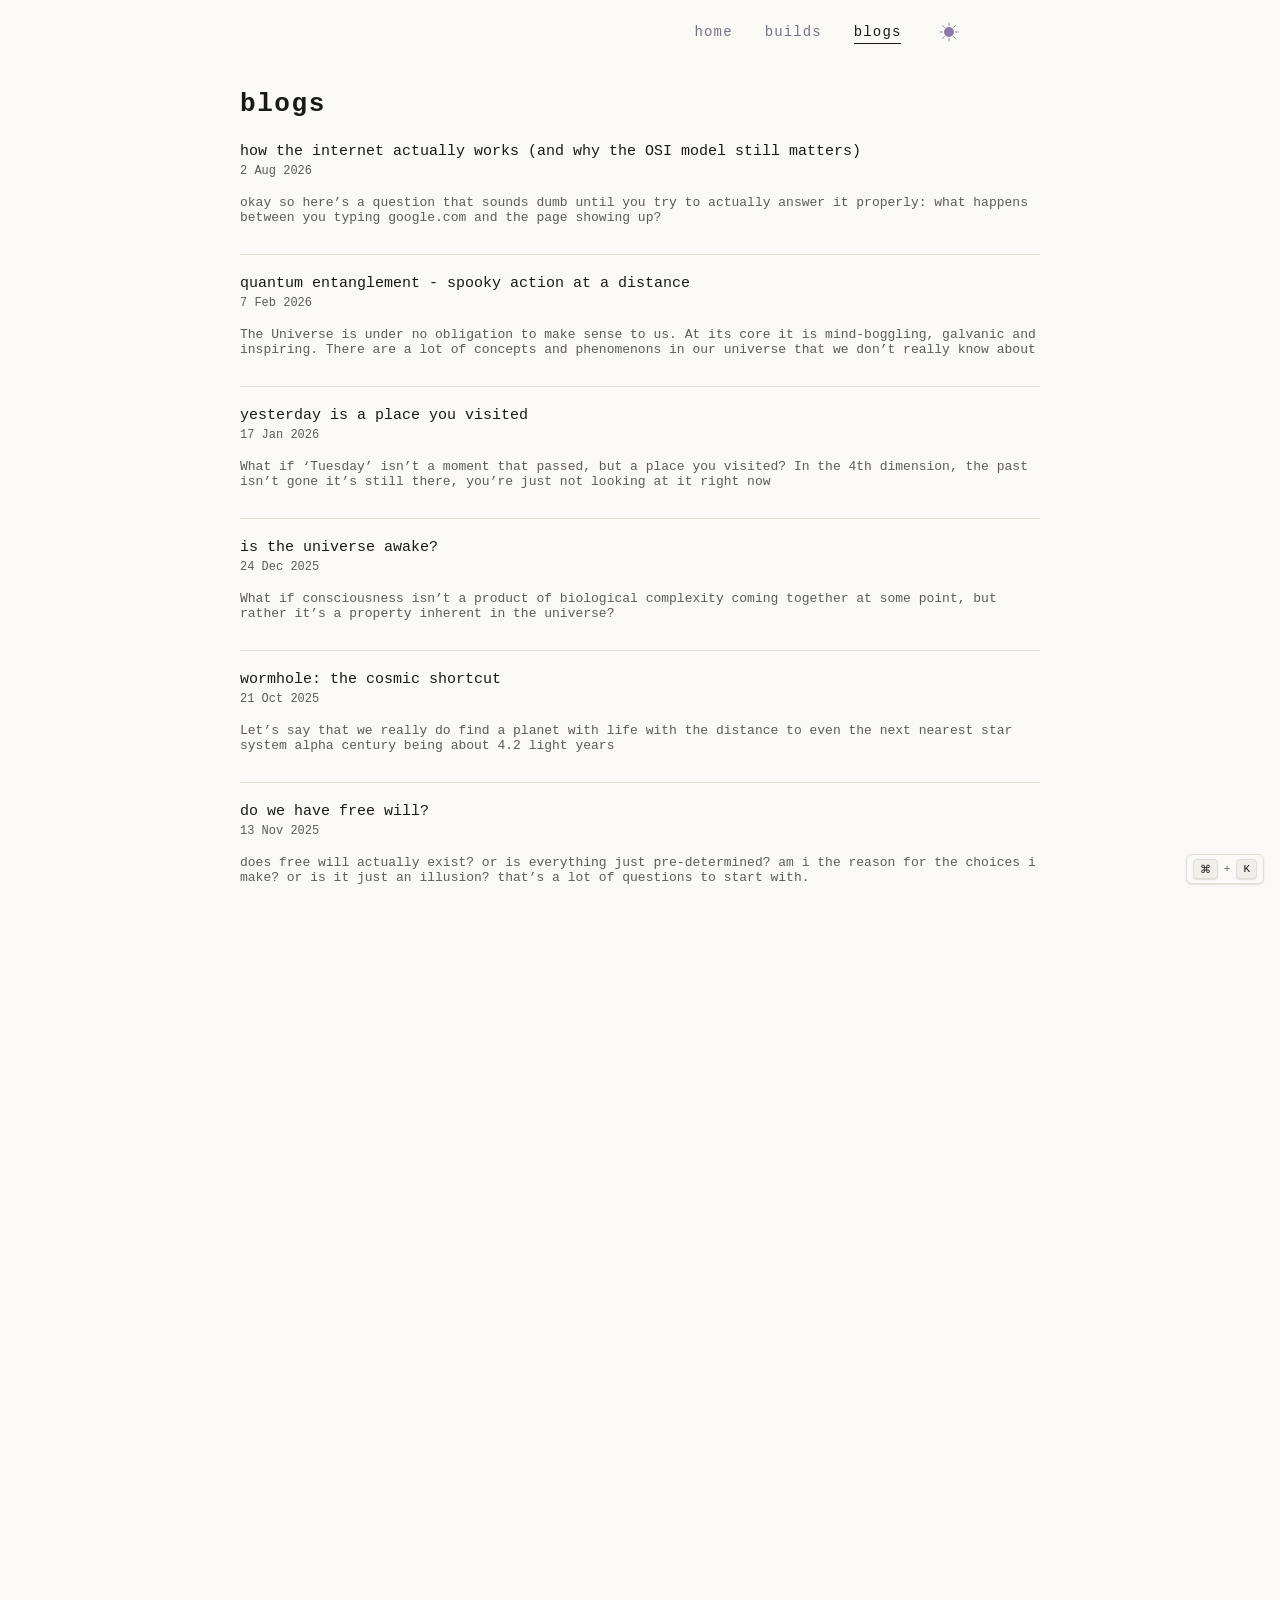
==== blogs.html @ a1cd4c91 "adding more Co-Authored-By: Claude Opus 5.5 <noreply@anthropic.com>" ====
<!DOCTYPE html>
<html lang="en">

<head>
  <title>blogs • khushi</title>
  <script src="assets/js/head-common.js" defer></script>
</head>

<body>
  <div class="page">
    <header class="site-header">
      <nav class="nav">
        <a href="index.html" class="nav-link">home</a>
        <a href="builds.html" class="nav-link">builds</a>
        <a href="blogs.html" class="nav-link nav-link-active">blogs</a>
        <!-- <a href="hi.html" class="nav-link">hi</a> -->
        <button class="theme-toggle" aria-label="Toggle theme">
          <i class="fa-regular fa-moon theme-icon-moon"></i>
          <i class="fa-regular fa-sun theme-icon-sun"></i>
        </button>
      </nav>
    </header>

    <main class="content">
      <h1 class="hero-title" style="padding-top: 2rem;">blogs</h1>

      <section id="blog-list" class="blog-list">
        <p class="blog-loading">fetching posts from medium…</p>
      </section>
    </main>

    <footer class="footer">
      <div class="social-links">
        <a href="https://github.com/Khusheyy" class="social-link" aria-label="GitHub" target="_blank" rel="noreferrer">
          <i class="fa-brands fa-github"></i>
        </a>
        <a href="https://x.com/_khusheyyy" class="social-link" aria-label="Twitter" target="_blank" rel="noreferrer">
          <i class="fa-brands fa-x-twitter"></i>
        </a>
        <a href="mailto:khusheyy18@gmail.com" class="social-link" aria-label="Email">
          <i class="fa-regular fa-envelope"></i>
        </a>
        <a href="https://medium.com/@_khusheyyy" class="social-link" aria-label="Medium" target="_blank"
          rel="noreferrer">
          <i class="fa-brands fa-medium"></i>
        </a>
        <a href="https://buymeacoffee.com/_khusheyyy" class="social-link" aria-label="Buy Me a Coffee" target="_blank"
          rel="noreferrer">
          <i class="fa-solid fa-mug-hot"></i>
        </a>

      </div>
    </footer>
  </div>

  <button type="button" class="command-palette-btn command-palette-fab" aria-label="Open navigator (command + k)">
    <span class="key">⌘</span>
    <span class="plus">+</span>
    <span class="key">K</span>
  </button>

  <script src="assets/js/script.js"></script>
</body>

</html>
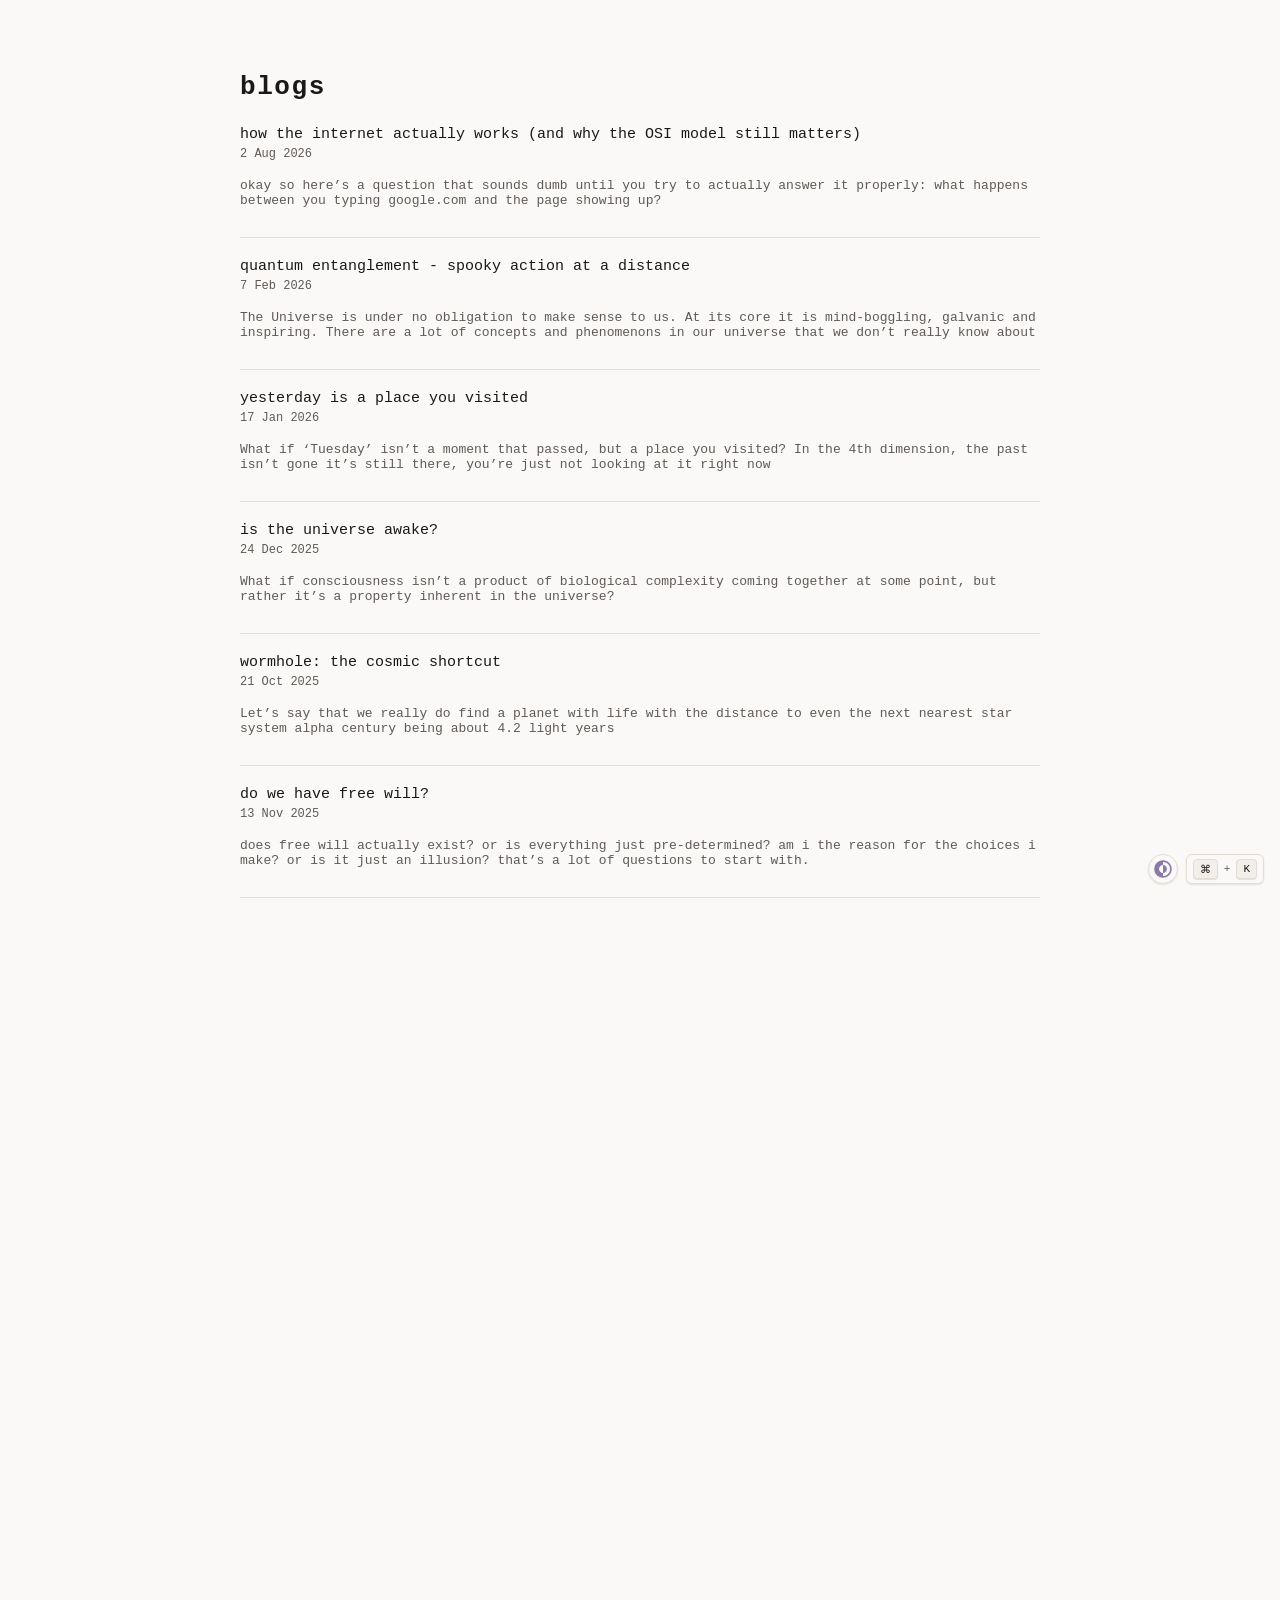
==== commit f0b54088: "added theme" ====
--- a/blogs.html
+++ b/blogs.html
@@ -8,18 +8,6 @@
 
 <body>
   <div class="page">
-    <header class="site-header">
-      <nav class="nav">
-        <a href="index.html" class="nav-link">home</a>
-        <a href="builds.html" class="nav-link">builds</a>
-        <a href="blogs.html" class="nav-link nav-link-active">blogs</a>
-        <!-- <a href="hi.html" class="nav-link">hi</a> -->
-        <button class="theme-toggle" aria-label="Toggle theme">
-          <i class="fa-regular fa-moon theme-icon-moon"></i>
-          <i class="fa-regular fa-sun theme-icon-sun"></i>
-        </button>
-      </nav>
-    </header>
 
     <main class="content">
       <h1 class="hero-title" style="padding-top: 2rem;">blogs</h1>
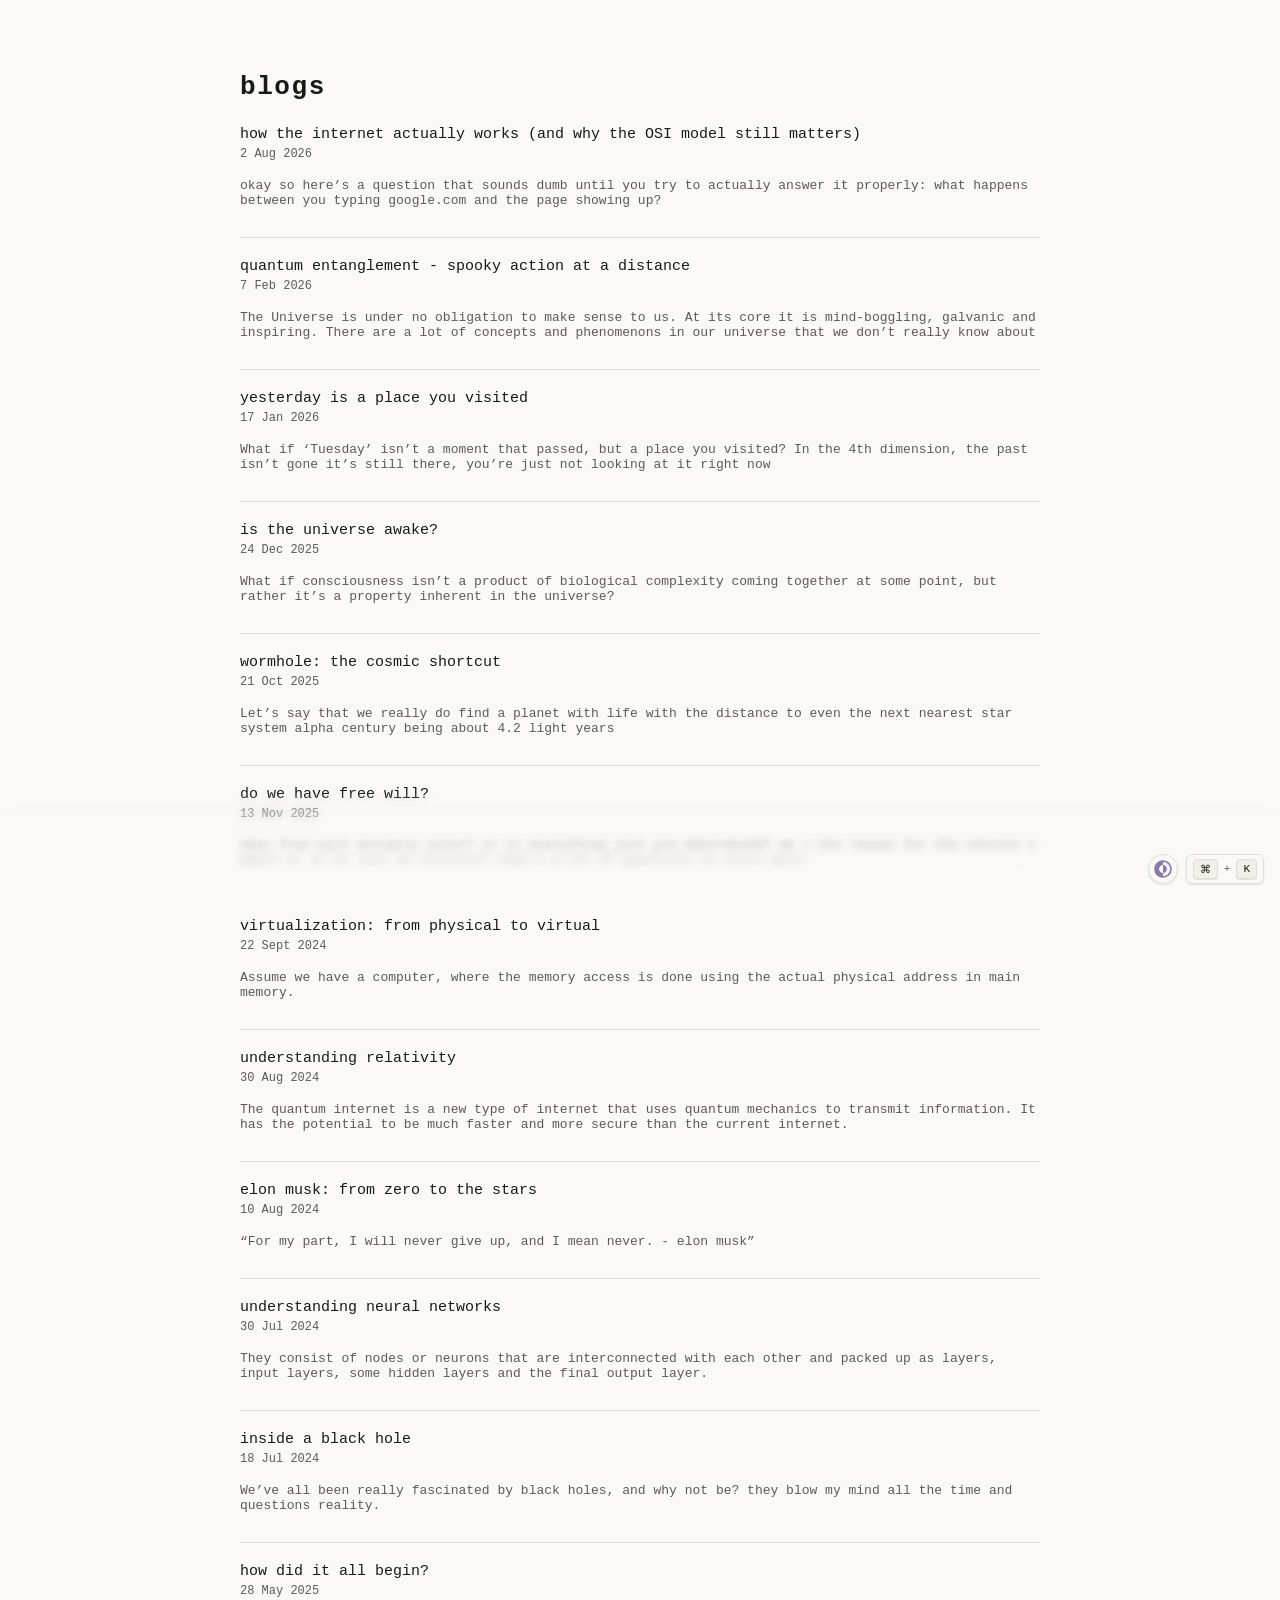
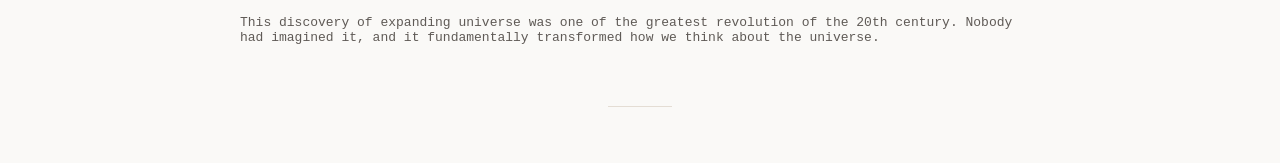
==== commit 8288f2c2: "few more changes" ====
--- a/blogs.html
+++ b/blogs.html
@@ -2,6 +2,7 @@
 <html lang="en">
 
 <head>
+  <meta charset="UTF-8">
   <title>blogs • khushi</title>
   <script src="assets/js/head-common.js" defer></script>
 </head>
